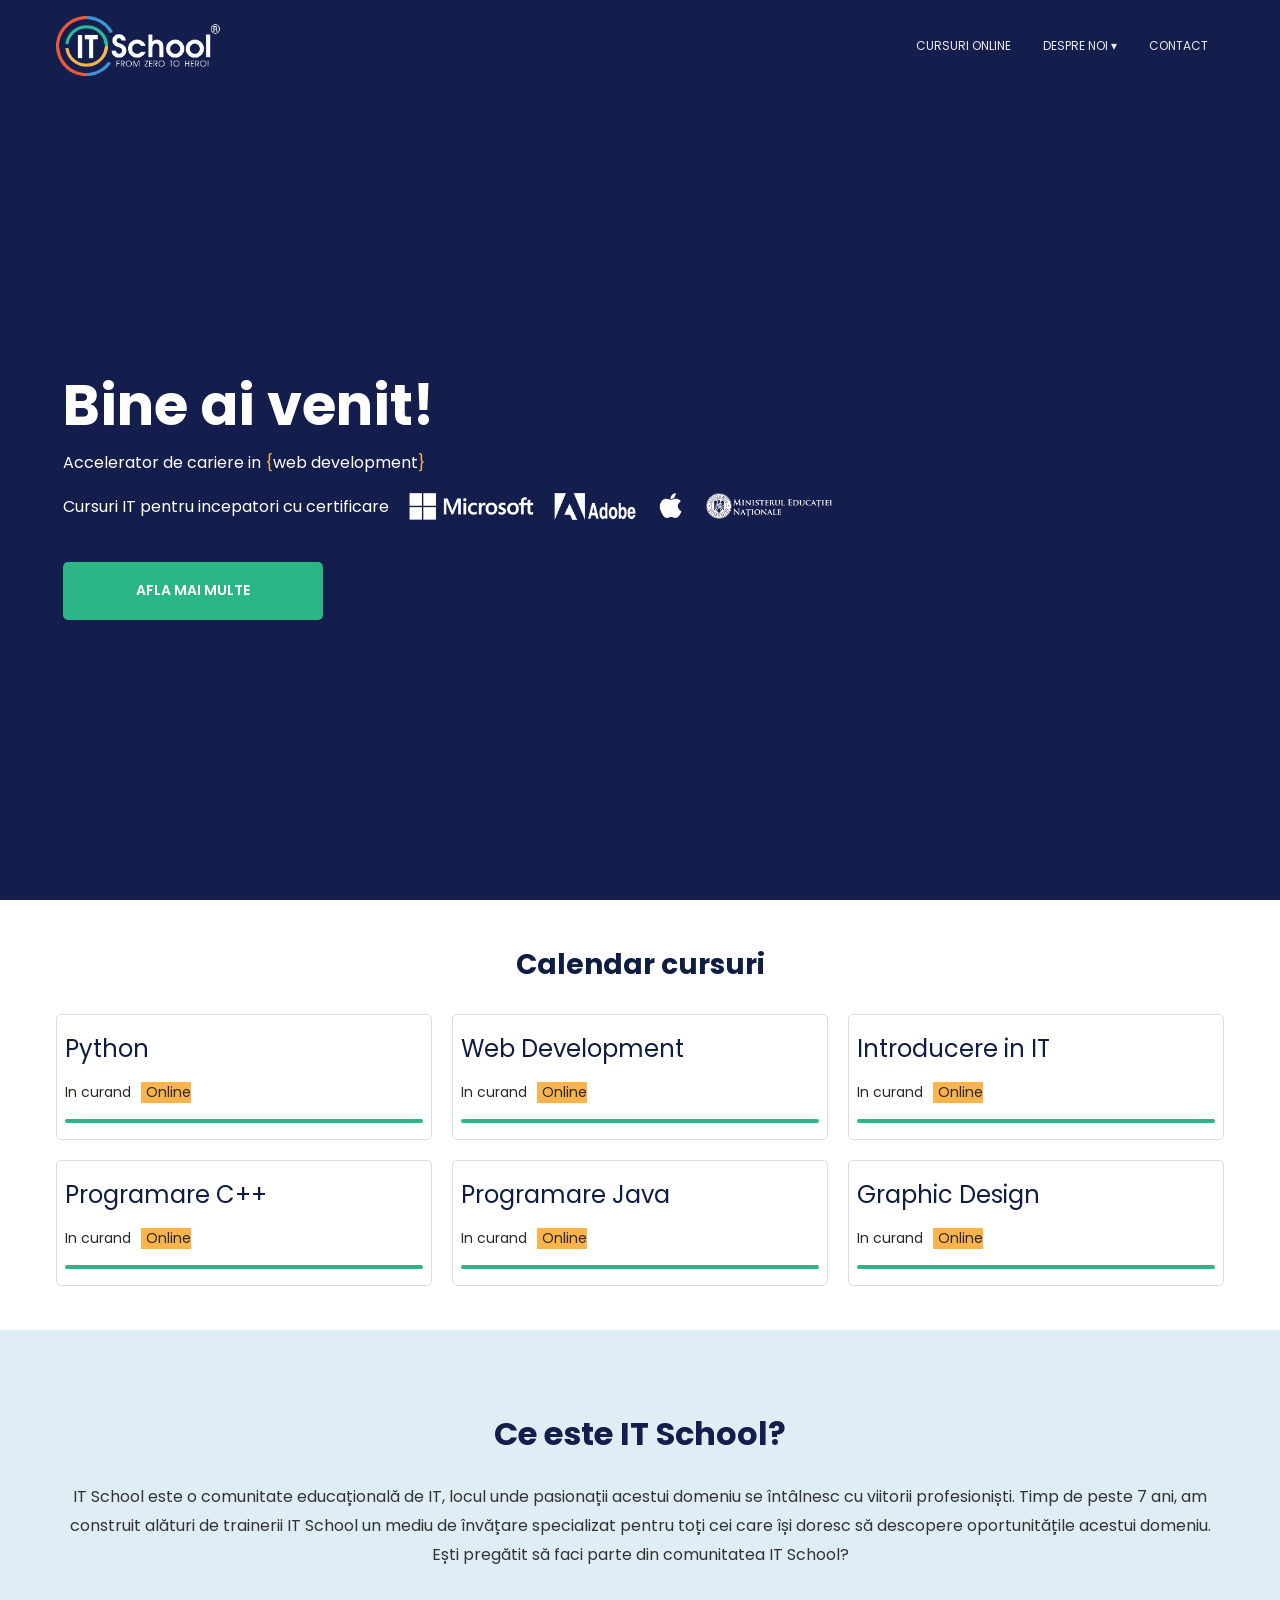
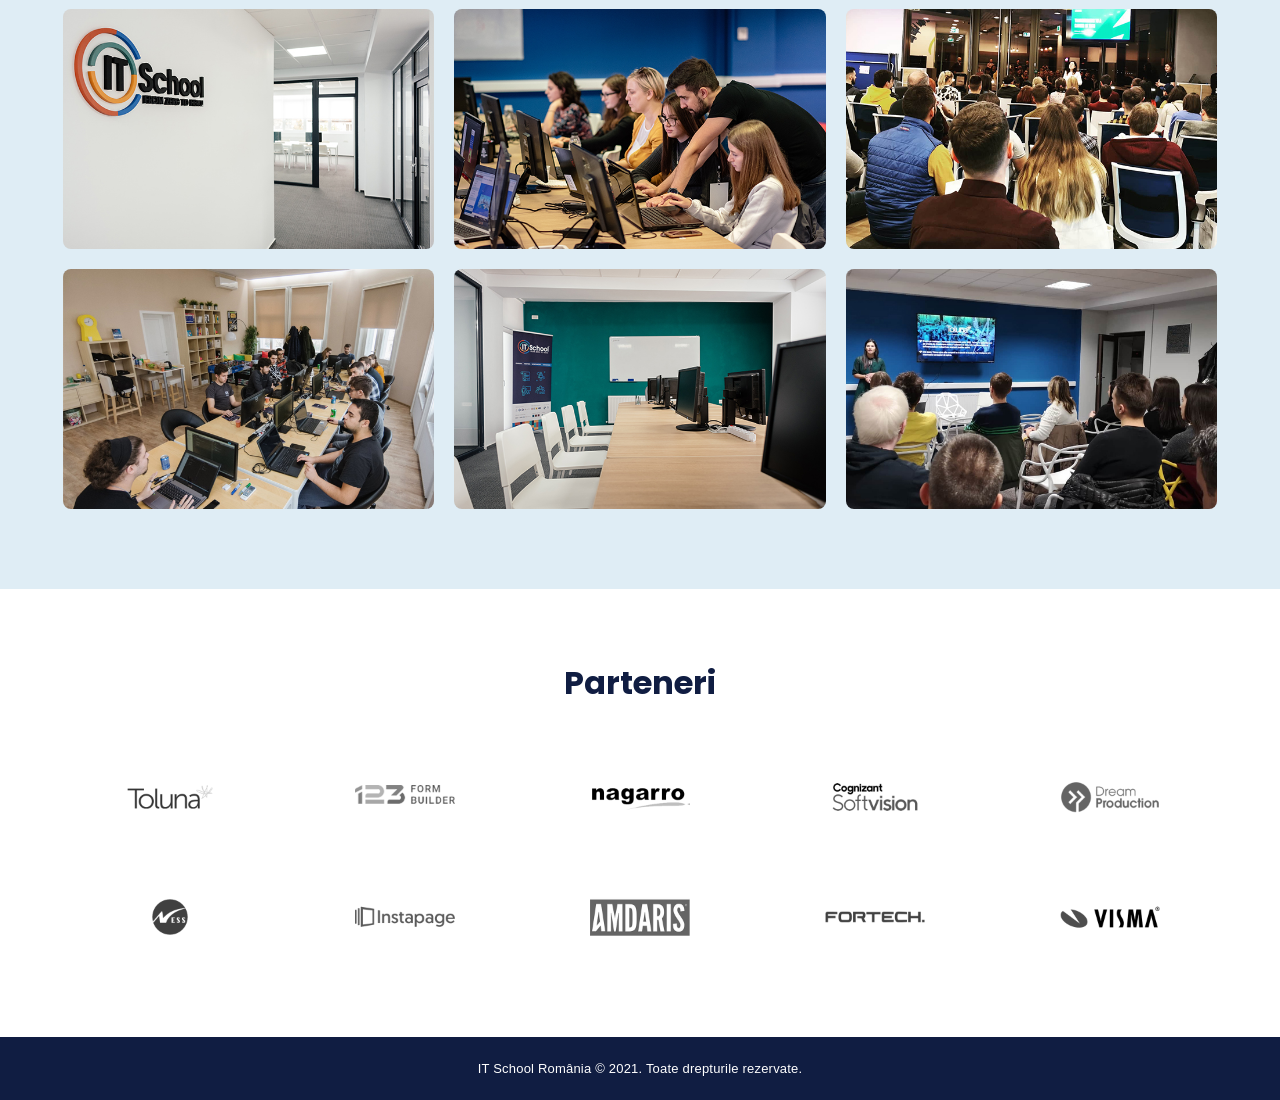
==== index.html @ 60d5a136 "am initializat proiectul" ====
<!doctype html>
<html lang="ro">

<head>
  <meta charset="UTF-8" />
  <meta name="viewport" content="width=device-width, initial-scale=1.0" />

  <title>IT School</title>

  <link rel="stylesheet" href="styles.css" />
</head>

<body>
  <header class="site-header">
    <nav class="navbar">
      <!-- logo-ul site-ului -->
      <a href="index.html" class="logo">
        <img src="images/itschool-logo.png" alt="IT School" />
      </a>

      <!-- meniul de navigare -->
      <ul class="nav-links">
        <!-- link catre cursurile online -->
        <li>
          <a href="pages/courses.html"> Cursuri Online </a>
        </li>

        <!-- meniul despre noi -->
        <li class="dropdown">
          <a href="pages/about.html"> Despre Noi &#9662; </a>

          <!-- optiunile care apar la hover -->
          <ul class="dropdown-menu">
            <li>
              <a href="index.html"> IT School </a>
            </li>

            <li>
              <a href="pages/about.html"> Despre Noi </a>
            </li>
          </ul>
        </li>

        <!-- link catre pagina de contact -->
        <li>
          <a href="pages/contact.html"> Contact </a>
        </li>
      </ul>
    </nav>
  </header>

  <main>
    <!-- hero section pagina principala -->
    <section class="home-hero">
      <div class="home-hero-content">
        <h1>Bine ai venit!</h1>

        <p class="home-hero-subtitle">
          Accelerator de cariere in
          <span>{</span>web development<span>}</span>
        </p>

        <!-- certificari si logo-uri -->
        <div class="home-hero-certifications">
          <p>Cursuri IT pentru incepatori cu certificare</p>

          <div class="home-hero-logos">
            <img src="images/microsoft.png" alt="Microsoft" />
            <img src="images/adobe.png" alt="Adobe" />
            <img src="images/apple.png" alt="Apple" />
            <img src="images/minister.png" alt="Ministerul Educatiei" />
          </div>
        </div>

        <a href="pages/courses.html" class="home-hero-button">
          AFLA MAI MULTE
        </a>
      </div>
    </section>

    <section id="HeroSection"></section>

    <section class="calendar-box">
        <h2>Calendar cursuri</h2>

        <div class="calendar-cards">
          <div class="card-curs">
            <h3>Python</h3>
            <div class="detalii-curs">
              <span>
                <span class="material-symbols-outlined">  </span>
                In curand
              </span>
              <span class="online-curs">
                <span class="material-symbols-outlined">  </span>
                Online
              </span>
            </div>
            <div class="bara"></div>
          </div>
          <div class="card-curs">
            <h3>Web Development</h3>
            <div class="detalii-curs">
              <span>
                <span class="material-symbols-outlined">  </span>
                In curand
              </span>
              <span class="online-curs">
                <span class="material-symbols-outlined">  </span>
                Online
              </span>
            </div>
            <div class="bara"></div>
          </div>
          <div class="card-curs">
            <h3>Introducere in IT</h3>
            <div class="detalii-curs">
              <span>
                <span class="material-symbols-outlined">  </span>
                In curand
              </span>
              <span class="online-curs">
                <span class="material-symbols-outlined">  </span>
                Online
              </span>
            </div>
            <div class="bara"></div>
          </div>
          <div class="card-curs">
            <h3>Programare C++</h3>
            <div class="detalii-curs">
              <span>
                <span class="material-symbols-outlined">  </span>
                In curand
              </span>
              <span class="online-curs">
                <span class="material-symbols-outlined">  </span>
                Online
              </span>
            </div>
            <div class="bara"></div>
          </div>
          <div class="card-curs">
            <h3>Programare Java</h3>
            <div class="detalii-curs">
              <span>
                <span class="material-symbols-outlined">  </span>
                In curand
              </span>
              <span class="online-curs">
                <span class="material-symbols-outlined">  </span>
                Online
              </span>
            </div>
            <div class="bara"></div>
          </div>
          <div class="card-curs">
            <h3>Graphic Design</h3>
            <div class="detalii-curs">
              <span>
                <span class="material-symbols-outlined">  </span>
                In curand
              </span>
              <span class="online-curs">
                <span class="material-symbols-outlined">  </span>
                Online
              </span>
            </div>
            <div class="bara"></div>
          </div>
        </div>
      </section>

    <!-- sectiunea ce este it school -->
    <section class="about-school">

      <div class="about-school-content">
        <h2>Ce este IT School?</h2>

        <p>
          IT School este o comunitate educațională de IT,
          locul unde pasionații acestui domeniu se întâlnesc
          cu viitorii profesioniști. Timp de peste 7 ani,
          am construit alături de trainerii IT School un mediu
          de învățare specializat pentru toți cei care își
          doresc să descopere oportunitățile acestui domeniu.
          Ești pregătit să faci parte din comunitatea IT School?
        </p>
      </div>

      <!-- imagini sectiunea ce este it school -->
      <div class="about-school-gallery">
        <img src="images/about-us-1.jpeg" alt="Sediu IT School">
        <img src="images/about-us-2.jpeg" alt="Cursanti IT School">
        <img src="images/about-us-3.jpeg" alt="Eveniment IT School">
        <img src="images/about-us-4.jpeg" alt="Sala de curs">
        <img src="images/about-us-5.jpeg" alt="Laborator IT School">
        <img src="images/about-us-6.jpeg" alt="Prezentare IT School">
      </div>

    </section>


    <!-- sectiunea parteneri -->
    <section class="partners">

      <h2>Parteneri</h2>

      <div class="partners-gallery">
        <img src="images/toluna.png" alt="Toluna">
        <img src="images/123formbuilder.png" alt="123FormBuilder">
        <img src="images/nagarro.png" alt="Nagarro">
        <img src="images/cognizant.png" alt="SoftVision">
        <img src="images/dreamproduction.png" alt="Dream Production">
        <img src="images/ness.png" alt="Ness">
        <img src="images/instapage.png" alt="Instapage">
        <img src="images/amdaris.png" alt="Amadaris">
        <img src="images/fortech.png" alt="Fortech">
        <img src="images/visma.png" alt="Visma">
      </div>

    </section>

  </main>

  <footer>
    <div>
      <p>IT School România © 2021. Toate drepturile rezervate.</p>
    </div>
  </footer>

  <body></body>
</body>

</html>
---- styles.css ----
@import url("https://fonts.googleapis.com/css2?family=Poppins:wght@400;500;700&display=swap");

:root {
  --text-primary: #101d42;
  --text-secondary: #fbb44c;
  --text-dark: #2b2922;
  --text-light: #eaeaea;
  --text-white: #ffffff;
  --bg-primary: #141e4c;
  --bg-secondary: #dfedf5;
  --bg-dark: #101d42;
  --bg-light: #ffffff;
  --button-color: #2bb686;
  --fs-large: 1rem;
  --fs-medium: 0.875rem;
  --fs-small: 0.75rem;
  --spacing-xl: 2.625rem;
  --spacing-large: 1.75rem;
  --spacing-medium: 1rem;
  --spacing-small: 0.5rem;
  --spacing-tiny: 0.25rem;
  --mobile-logo-height: 45px;
}

* {
  margin: 0;
  padding: 0;
  box-sizing: border-box;
}

body {
  font-family: "Poppins", sans-serif;
  padding-top: 92px;
  /* spatiu pentru header*/
  min-height: 100vh;
  display: flex;
  flex-direction: column;
}

main {
  flex: 1;
  /*ocupa spatiul liber si pt a impinge footerul jos*/
}

/* header-ul site-ului */

.site-header {
  width: 100%;
  height: 92px;
  background-color: #141e4c;
  position: fixed;
  top: 0;
  left: 0;
  z-index: 100;
}

/* poz logo si meniu */

.navbar {
  max-width: 1200px;
  height: 100%;
  margin: 0 auto;
  padding: 0 16px;
  display: flex;
  align-items: center;
  justify-content: space-between;
}

.logo img {
  height: 60px;
  width: auto;
  display: block;
}

/* meniul de navigare */

.nav-links {
  display: flex;
  align-items: center;
  list-style: none;
}

.nav-links li {
  position: relative;
}

.nav-links a {
  display: block;
  padding: 16px;
  color: #eaeaea;
  text-decoration: none;
  text-transform: uppercase;
  font-size: 12px;
}

.nav-links a:hover {
  color: #fbb44c;
}

/* meniul dropdown */

.dropdown-menu {
  display: none;
  position: absolute;
  top: 100%;
  left: 0;
  min-width: 160px;
  background-color: #141e4c;
  list-style: none;
}

.dropdown:hover .dropdown-menu,
.dropdown:focus-within .dropdown-menu {
  display: block;
}

.dropdown-menu a {
  padding: 8px 12px;
}

/* hero section pentru pagina cursuri online, despre noi, contact */

.pages-hero {
  width: 100%;
  min-height: 50vh;
  background-color: #141e4c;
  display: flex;
  align-items: center;
  justify-content: center;
}

.pages-hero h1 {
  color: white;
  font-size: 56px;
  font-weight: 700;
  text-align: center;
}

/* hero section pagina principala */

.home-hero {
  width: 100%;
  min-height: calc(100vh - 92px);
  background-color: #141e4c;
  display: flex;
  align-items: center;
  justify-content: center;
  padding: 40px 35px;
}

.home-hero-content {
  width: 100%;
  max-width: 1155px;
  color: white;
}

/* titlu si subtitlu */

.home-hero h1 {
  font-size: 56px;
  font-weight: 700;
  line-height: 1.2;
  margin-bottom: 10px;
}

.home-hero-subtitle {
  font-size: 16px;
  margin-bottom: 18px;
  color: white;
}

.home-hero-subtitle span {
  color: #fbb44c;
}

/* certificari si logo-uri */

.home-hero-certifications {
  display: flex;
  align-items: center;
  gap: 20px;
  margin-bottom: 42px;
}

.home-hero-certifications p {
  font-size: 16px;
}

.home-hero-logos {
  display: flex;
  align-items: center;
  gap: 20px;
}

.home-hero-logos img {
  height: 27px;
  width: auto;
  object-fit: contain;
}

/* buton hero */

.home-hero-button {
  display: inline-flex;
  align-items: center;
  justify-content: center;
  width: 260px;
  height: 58px;
  background-color: #2bb686;
  color: white;
  text-decoration: none;
  border: 2px solid #2bb686;
  border-radius: 5px;
  font-size: 14px;
  font-weight: 600;
  transition: background-color 0.3s;
}

.home-hero-button:hover {
  background-color: transparent;
}

/* sectiunea pentru courses */
.programe-pregatire {
  max-width: 1200px;
  min-width: 320px;
  margin: auto;
  padding: var(--spacing-medium) var(--spacing-small);
}

.programe-pregatire h2 {
  text-align: center;
  color: var(--text-primary);
  font-size: 28px;
  padding-top: var(--spacing-large);
  margin-bottom: var(--spacing-large);
}

.programe-pregatire .introducere {
  text-align: center;
  font-size: 15px;
  line-height: 1.5;
  margin-bottom: 28px;
}

.programe-pregatire .carduri {
  display: flex;
  gap: 16px;
}

.programe-pregatire .card {
  flex: 1;
  border: 1px solid #dddddd;
  border-radius: 5px;
  padding: 4px;
}

.programe-pregatire .imagine-card {
  display: block;
  width: 100%;
  height: auto;
}

.programe-pregatire .continut-card {
  padding: 16px 8px 15px;
}

.programe-pregatire h3 {
  color: #111c40;
  font-size: 24px;
  margin: 20px 0;
}

.programe-pregatire .certificare,
.programe-pregatire .informatii {
  color: #666666;
  font-size: var(--fs-medium);
}

.programe-pregatire .certificare {
  display: flex;
  align-items: center;
  margin: 0px 0px 16px;
}

.programe-pregatire .sigla-microsoft {
  width: 80px;
  height: auto;
  margin-left: var(--spacing-small);
}

.programe-pregatire .informatii {
  margin: 0px 0 16px;
}

.programe-pregatire span {
  font-size: 14px;
}

.programe-pregatire .material-symbols-outlined {
  vertical-align: middle;
}

.programe-pregatire .buton {
  display: inline-block;
  background-color: #29b58b;
  color: white;
  text-decoration: none;
  text-align: center;
  padding: 8px 27px;
  border-radius: 4px;
  font-size: 14px;
}

.programe-pregatire .buton:hover {
  background-color: #219873;
}

@media (max-width: 767px) {
  .programe-pregatire .carduri {
    flex-direction: column;
  }

  .programe-pregatire .informatii {
    flex-wrap: wrap;
  }
}

/* sectiunea pentru contact */
.contact-box {
  max-width: 1200px;
  min-width: 320px;
  margin: auto;
  padding: var(--spacing-medium);
}

.contact-box h2 {
  text-align: center;
  color: var(--text-primary);
  font-size: 28px;
  padding-top: var(--spacing-large);
  margin-bottom: var(--spacing-large);
}

.contact-box .contact-paragraf {
  margin-bottom: var(--spacing-large);
  color: var(--text-dark);
  font-size: var(--fs-medium);
}

.contact-box .contact-elements {
  display: flex;
  margin-bottom: var(--spacing-large);
  gap: 30px;
  font-size: var(--fs-medium);
}

.contact-box .contact-list,
.contact-box .contact-form {
  width: 50%;
}

.contact-box li {
  display: flex;
  justify-content: space-between;
  padding-bottom: var(--spacing-small);
  margin-bottom: var(--spacing-large);
  border-bottom: 1px solid #ddd;
}

.contact-box li p {
  display: flex;
  align-items: center;
}

.contact-box li a,
.contact-box .description {
  color: #8e8e8e;
}

.contact-box .material-symbols-outlined {
  vertical-align: middle;
}

.contact-form label {
  display: block;
  margin-bottom: 8px;
}

.contact-form input,
.contact-box textarea {
  width: 100%;
  padding: 10px;
  margin-bottom: 20px;
  border: 1px solid #ccc;
  border-radius: 5px;
  box-sizing: border-box;
  font-size: var(--fs-medium);
}

.contact-form button {
  font-size: var(--fs-medium);
  text-align: center;
  color: var(--text-white);
  background-color: var(--button-color);
  border: 1px solid var(--button-color);
  border-radius: 5px;
  padding: var(--spacing-small);
  width: 100px;
}

.contact-form button:hover {
  background-color: #009378;
}

@media (max-width: 760px) {
  .contact-box .contact-elements {
    flex-direction: column;
  }

  .contact-box .contact-list,
  .contact-box .contact-form {
    width: 100%;
  }
}


/* sectiunea ce este it school */

.about-school {
  width: 100%;
  background-color: #dfedf5;
  padding: 80px 20px;
}

/* titlu si descriere */

.about-school-content {
  max-width: 1155px;
  margin: 0 auto 40px;
  text-align: center;
}

.about-school h2 {
  font-size: 32px;
  font-weight: 700;
  color: #141e4c;
  margin-bottom: 25px;
}

.about-school p {
  font-size: 16px;
  line-height: 1.8;
  color: #333333;
}

/* galerie imagini ce este it school */

.about-school-gallery {
    max-width: 1155px;
    margin: 0 auto;
    display: grid;
    grid-template-columns: repeat(3, 1fr);
    gap: 20px;
}

/* imagini galerie */

.about-school-gallery img {
    width: 100%;
    height: 240px;
    object-fit: cover;
    display: block;
    border-radius: 8px;
    position: relative;
    transition: transform 0.4s ease, filter 0.4s ease, opacity 0.4s ease, box-shadow 0.4s ease;
}

/* imaginile care nu sunt selectate */

.about-school-gallery:has(img:hover) img:not(:hover) {
    transform: scale(0.96);
    filter: brightness(0.75);
    opacity: 0.8;
}

/* imaginea selectata */

.about-school-gallery img:hover {
    transform: scale(1.08);
    z-index: 2;
    box-shadow: 0 10px 25px rgba(0, 0, 0, 0.25);
}

/* sectiunea parteneri */

.partners {
  width: 100%;
  background-color: white;
  padding: 70px 20px;
}

/* titlul sectiunii */

.partners h2 {
  color: #101d42;
  font-size: 32px;
  font-weight: 700;
  text-align: center;
  margin-bottom: 40px;
}

/* galerie logo-uri */

.partners-gallery {
  max-width: 1155px;
  margin: 0 auto;
  display: grid;
  grid-template-columns: repeat(5, 1fr);
  gap: 20px;
  align-items: center;
  justify-items: center;
}

/* imagini parteneri */

.partners-gallery img {
  width: 140px;
  height: 100px;
  object-fit: contain;
  filter: grayscale(100%);
  transition: filter 0.3s ease, transform 0.3s ease;
}

/* efect hover logo-uri */

.partners-gallery img:hover {
  filter: grayscale(0%);
  transform: scale(1.15);
}

/* sectiunea pentru footer */

footer {
  background-color: #101d42;
  color: #ffffff;
  text-align: center;
  padding: 24px 16px;
  width: 100%;
  font-family: Arial, sans-serif;
  box-sizing: border-box;
  /* position: absolute;
    bottom: 0;
    left: 0;  -- le am facut din body si main*/
}

.team-banner {
    width: 100%;
    background-color: #141e4c;
    text-align: center;
    padding: 50px 20px 80px 20px;
}

.team-title {
    font-size: 38px;
    color: #ffffff;
    margin: 0;
    letter-spacing: 1px;
}

.team-section-white {
    width: 100%;
    background-color: #f9f9f9;
    padding: 0 20px 60px 20px;
    display: flex;
    justify-content: center;
}

.team-container {
    display: flex;
    flex-direction: row;
    flex-wrap: wrap;
    justify-content: center;
    align-items: stretch;
    gap: 20px;
    max-width: 1300px;
    width: 100%;
    margin-top: 70px; 
}

.team-card {
    position: relative;
    display: flex;
    flex-direction: column;
    align-items: center;
    background-color: #ffffff;
    padding: 75px 18px 24px 18px;
    border-radius: 8px;
    box-shadow: 0 4px 14px rgba(0, 0, 0, 0.08);
    width: 260px;
    text-align: center;
}

.member-photo {
    position: absolute;
    top: -50px;
    left: 50%;
    transform: translateX(-50%);
    width: 100px;
    height: 100px;
    border-radius: 50%;
    overflow: hidden;
    border: none;
    background-color: #ffffff;
    box-shadow: 0 4px 8px rgba(0, 0, 0, 0.15);
}

.member-photo img {
    width: 100%;
    height: 100%;
    object-fit: cover;
    filter: grayscale(100%);
}

.member-info {
    display: flex;
    flex-direction: column;
    align-items: center;
    text-align: center;
    flex-grow: 1;
    width: 100%;
}

.member-info h3 {
    background-color: #141e4c;
    color: #fbb44c;
    padding: 6px 12px;
    border-radius: 4px;
    font-size: 14px;
    margin-bottom: 12px;
    text-transform: uppercase;
    letter-spacing: 0.5px;
    font-weight: bold;
    width: 100%;
}

.member-info p {
    font-size: 13px;
    color: #333333;
    line-height: 1.5;
    margin: 0;
    text-align: center;
}

/* sectiunea pentru calendar */

.calendar-box {
  max-width: 1200px;
  min-width: 320px;
  margin: auto;
  padding: var(--spacing-medium);
}

.calendar-box h2 {
  margin: var(--spacing-large) 0;
  text-align: center;
  color: var(--text-primary);
  font-size: 1.75rem;
}

.calendar-box .calendar-cards {
  display: flex;
  flex-wrap: wrap;
  gap: 20px;
  margin-bottom: var(--spacing-large);
}

.card-curs {
  width: calc((100% - 40px) / 3);
  border: 1px solid #ddd;
  border-radius: 5px;
  padding: var(--spacing-medium) var(--spacing-small);

  transition:
    transform 0.3s,
    box-shadow 0.3s;
}

.card-curs:hover {
  transform: translateY(-8px);
  box-shadow: 0 8px 20px #00000020;
}

.card-curs h3 {
  font-size: 24px;
  font-weight: 400;
  color: var(--text-primary);
  margin-bottom: var(--spacing-medium);
}

.card-curs span {
  font-size: var(--fs-medium);
  color: var(--text-dark);
}

.detalii-curs {
  display: flex;
  align-items: center;
  gap: 10px;
  flex-wrap: wrap;
  margin-bottom: var(--spacing-medium);
}

.online-curs {
  display: flex;
  align-items: center;
  gap: 5px;
  background-color: var(--text-secondary);

  animation: palpaire 1.5s infinite;
}

.card-curs .bara {
  height: var(--spacing-tiny);
  background-color: var(--button-color);
  border-radius: 10px;
}

@keyframes palpaire {
  0% {
    opacity: 1;
  }
  50% {
    opacity: 0.4;
  }
  100% {
    opacity: 1;
  }
}

@media (max-width: 760px) {
  .calendar-box .card-curs {
    width: 100%;
  }
}

footer p {
  margin: 0;
  font-size: 13px;
  letter-spacing: 0.2px;
}
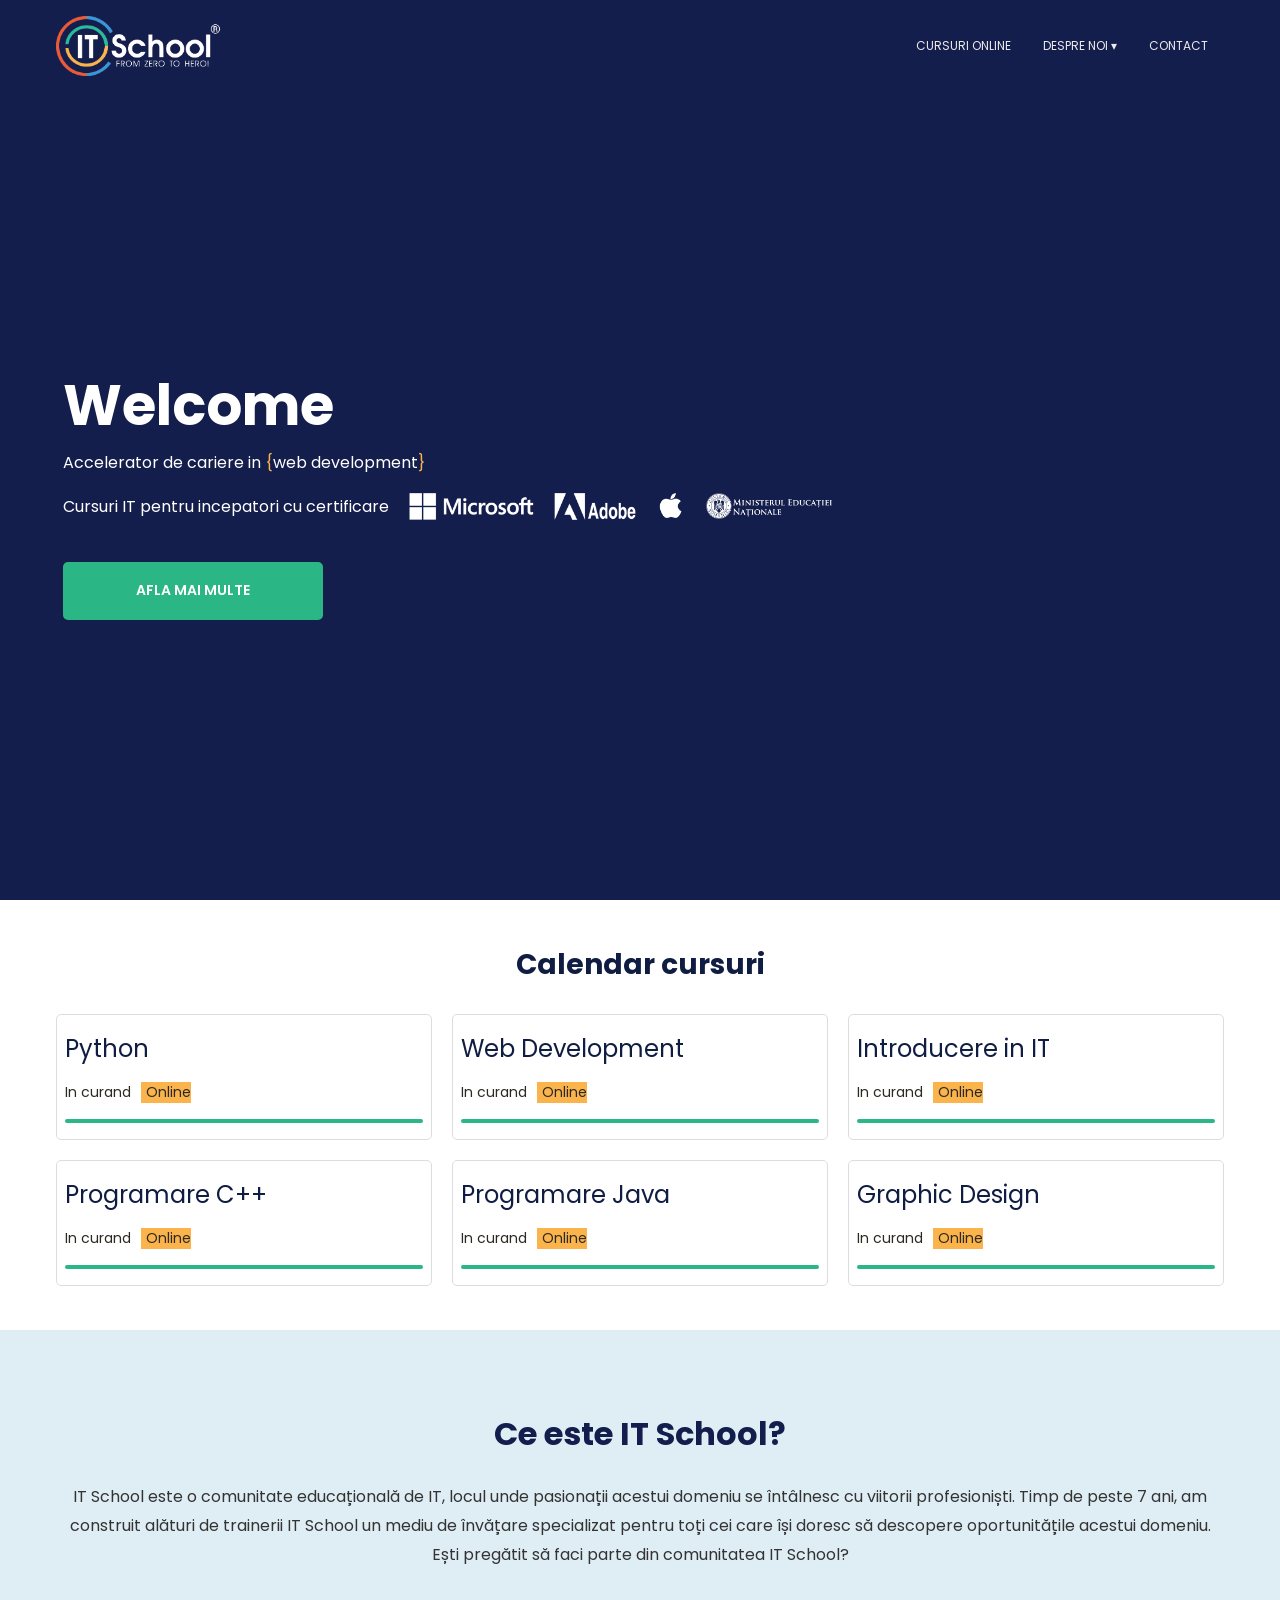
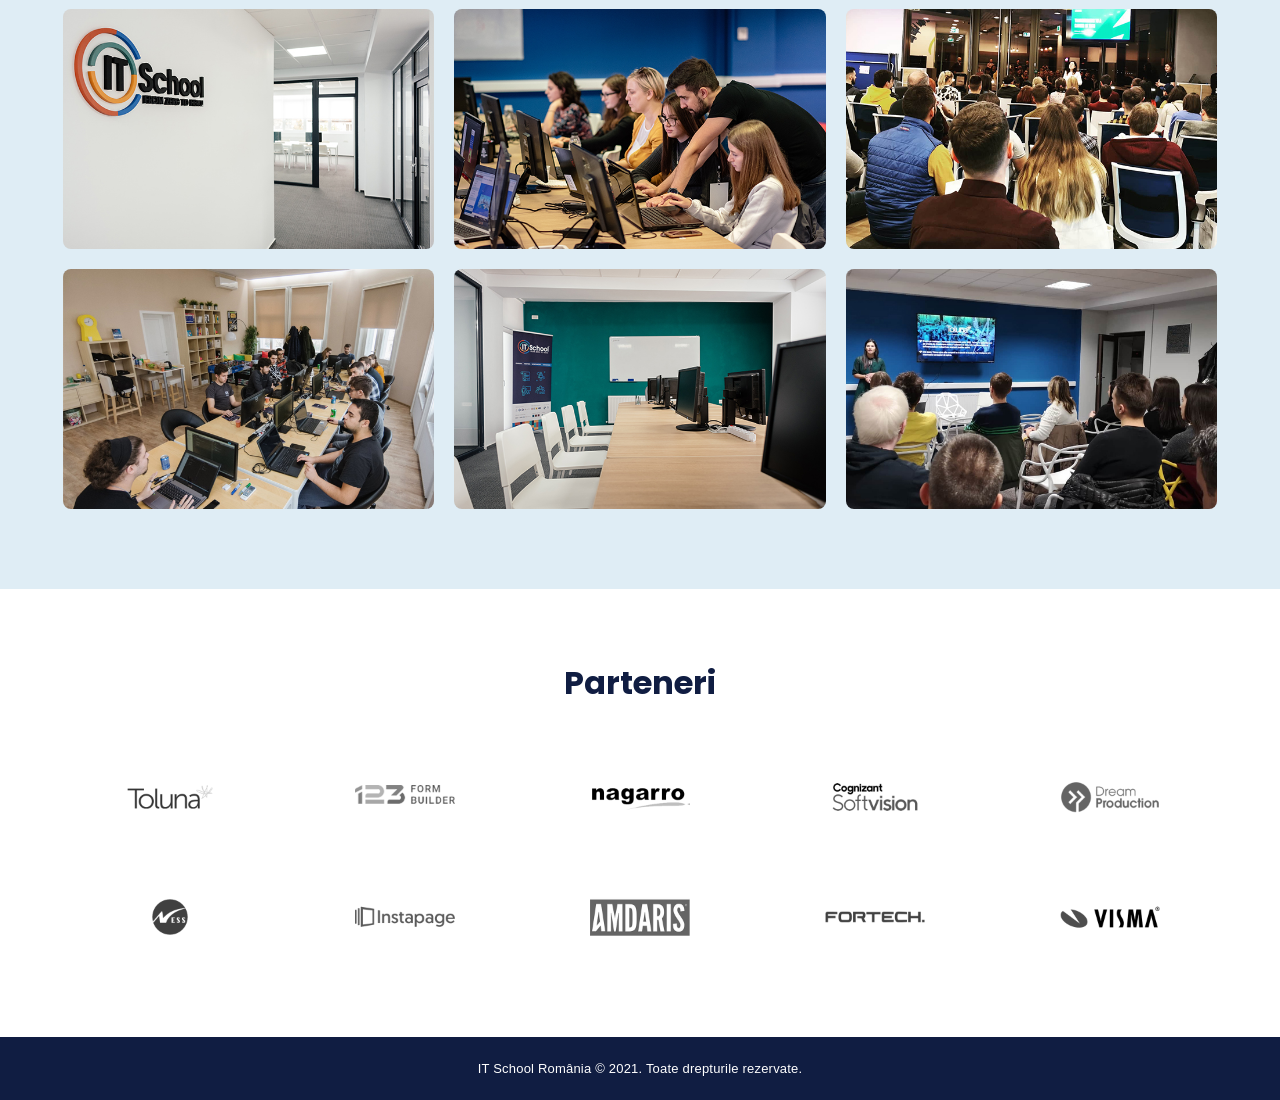
==== commit 50359462: "am modificat mesajul welcome" ====
--- a/index.html
+++ b/index.html
@@ -53,7 +53,7 @@
     <!-- hero section pagina principala -->
     <section class="home-hero">
       <div class="home-hero-content">
-        <h1>Bine ai venit!</h1>
+        <h1>Welcome</h1>
 
         <p class="home-hero-subtitle">
           Accelerator de cariere in
